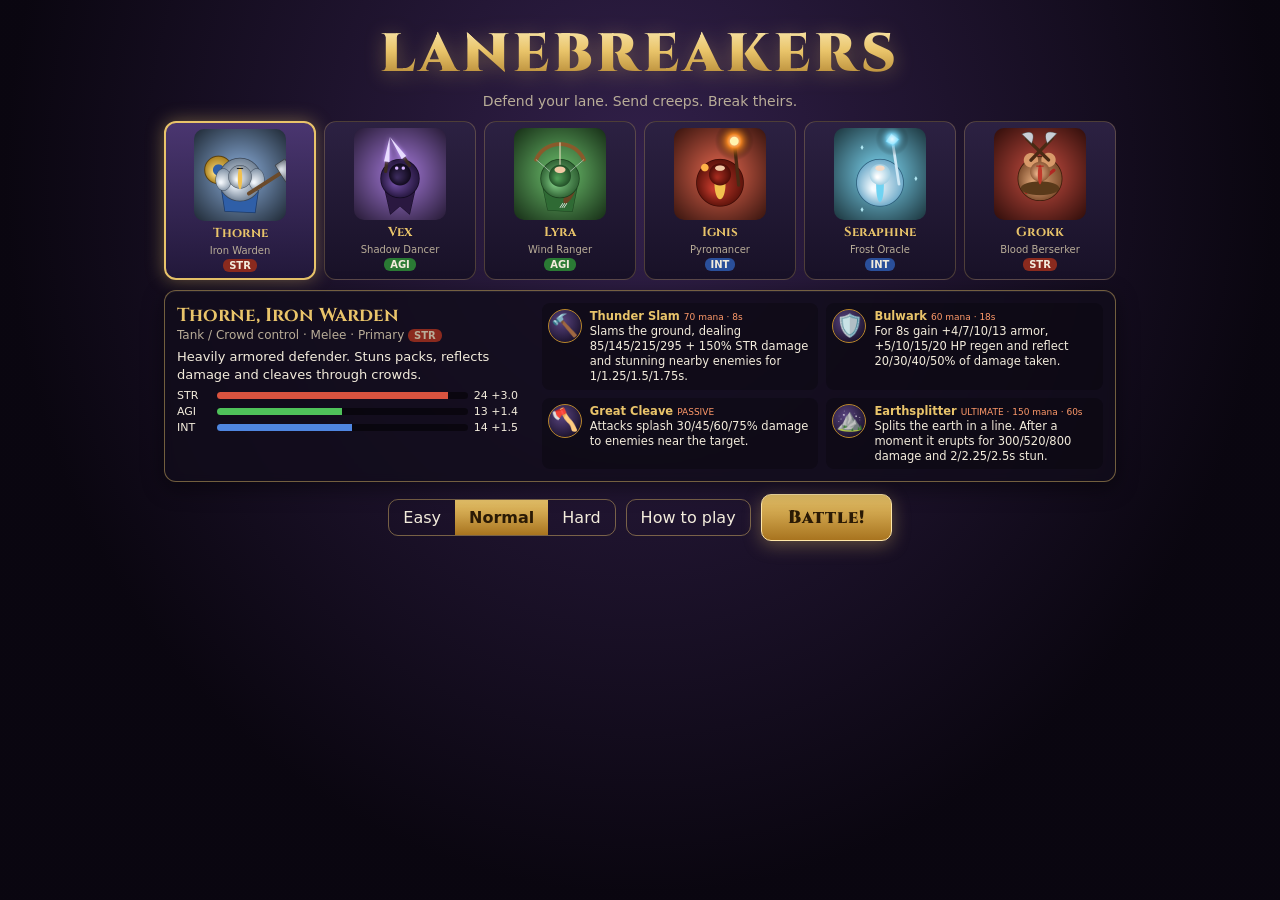
==== herolines/index.html @ 4ec6d057 "Add Lanebreakers: mobile hero line wars game HTML5 canvas game with 6 heroes (STR/AGI/INT), creep wa" ====
<!doctype html>
<html lang="en">
<head>
  <meta charset="utf-8">
  <meta name="viewport" content="width=device-width,initial-scale=1,maximum-scale=1,user-scalable=no,viewport-fit=cover">
  <meta name="apple-mobile-web-app-capable" content="yes">
  <meta name="mobile-web-app-capable" content="yes">
  <meta name="apple-mobile-web-app-status-bar-style" content="black-translucent">
  <meta name="theme-color" content="#120d1a">
  <title>Lanebreakers</title>
  <link rel="manifest" href="manifest.webmanifest">
  <link rel="icon" href="icons/icon-192.png">
  <link rel="apple-touch-icon" href="icons/icon-192.png">
  <link rel="preconnect" href="https://fonts.googleapis.com">
  <link rel="preconnect" href="https://fonts.gstatic.com" crossorigin>
  <link href="https://fonts.googleapis.com/css2?family=Cinzel:wght@700;900&display=swap" rel="stylesheet">
  <link rel="stylesheet" href="css/style.css">
</head>
<body>
  <canvas id="game"></canvas>

  <!-- ======================= HUD ======================= -->
  <div id="hud" class="hidden">
    <div id="heroPanel" class="panel">
      <div id="portraitWrap"><canvas id="portrait" width="112" height="112"></canvas><div id="lvl">1</div><div id="spBadge" class="hidden">+</div></div>
      <div id="heroBars">
        <div id="heroName">Hero</div>
        <div class="bar hp"><div id="hpFill"></div><span id="hpText"></span></div>
        <div class="bar mp"><div id="mpFill"></div><span id="mpText"></span></div>
        <div class="bar xp"><div id="xpFill"></div></div>
      </div>
      <div id="deadOverlay" class="hidden">Respawn <b id="respawnT">0</b></div>
    </div>

    <div id="topbar" class="panel">
      <div class="stat" id="goldStat"><span class="ico">🪙</span><b id="gold">0</b></div>
      <div class="stat" id="incomeStat"><svg viewBox="0 0 36 36" id="incRing"><circle cx="18" cy="18" r="15" class="bg"/><circle cx="18" cy="18" r="15" class="fg" id="incArc"/></svg><span>+<b id="income">0</b></span></div>
      <div class="stat" id="waveStat"><span id="waveLbl">Wave 0</span><small id="waveT"></small></div>
      <div class="stat lives"><span class="me">♥ <b id="livesMe">30</b></span><span class="vs">vs</span><span class="foe">♥ <b id="livesFoe">30</b></span></div>
    </div>

    <div id="rightTop">
      <canvas id="minimap" width="96" height="132"></canvas>
      <div class="iconRow">
        <button class="rbtn" id="btnView" title="View enemy lane (Tab)">👁</button>
        <button class="rbtn" id="btnPause" title="Pause (Esc)">⏸</button>
      </div>
    </div>

    <div id="viewBanner" class="hidden">Watching enemy lane — tap 👁 to return</div>

    <div id="leftBtns">
      <button class="sbtn" id="btnShop">🛒<span>Shop</span></button>
      <button class="sbtn" id="btnSendToggle">⚔️<span>Send</span></button>
    </div>

    <div id="sendTray"></div>

    <div id="abilityWrap">
      <div id="potions">
        <button class="pot" id="potHp">🧪<b id="potHpN">0</b></button>
        <button class="pot" id="potMp">💧<b id="potMpN">0</b></button>
      </div>
      <div id="abilities"></div>
    </div>

    <div id="joyBase" class="hidden"><div id="joyKnob"></div></div>
    <div id="cancelZone" class="hidden">✖ Cancel</div>
    <div id="toasts"></div>
    <div id="tooltip" class="hidden"></div>
  </div>

  <!-- ======================= MENU ======================= -->
  <div id="menu" class="screen">
    <div class="menuInner">
      <h1 class="title">LANEBREAKERS</h1>
      <p class="subtitle">Defend your lane. Send creeps. Break theirs.</p>
      <div id="heroGrid"></div>
      <div id="heroDetail" class="panel"></div>
      <div class="menuRow">
        <div class="seg" id="diffSeg">
          <button data-d="easy">Easy</button><button data-d="normal" class="on">Normal</button><button data-d="hard">Hard</button>
        </div>
        <button id="btnHow" class="ghost">How to play</button>
        <button id="btnStart" class="big">Battle!</button>
      </div>
    </div>
  </div>

  <div id="how" class="screen hidden">
    <div class="panel howPanel">
      <h2>How to play</h2>
      <ul>
        <li><b>Goal:</b> make your opponent run out of lives. Every creep that reaches their gate costs them a life (bosses cost more).</li>
        <li><b>Defend:</b> waves of creeps march down your lane every ~36s. Your hero attacks automatically. Kill creeps for <b>gold</b> and <b>experience</b>.</li>
        <li><b>Send:</b> spend gold on creeps from the <b>Send</b> bar to attack the enemy lane. Every send permanently raises your <b>income</b>, paid every 15s.</li>
        <li><b>Move:</b> drag on the left half of the screen (virtual joystick) or tap the ground. Tap a creep to focus it.</li>
        <li><b>Spells:</b> tap an ability for smart auto‑aim, or press‑and‑drag to aim manually. Drag to ✖ to cancel. Gold <b>+</b> badges mean you can learn/upgrade a skill. Ultimates unlock at level 6.</li>
        <li><b>Shop:</b> buy items (stronger tiers unlock at waves 5 and 10), potions and permanent tomes. The game pauses while the shop is open.</li>
        <li><b>Fountain:</b> standing near the fountain at your gate rapidly restores HP and mana.</li>
        <li><b>Balance:</b> greed wins games, but over‑sending leaves your hero weak. Leaks are deadly late!</li>
        <li><b>Keyboard:</b> WASD move · Q/W/E/R cast at cursor · 1/2 potions · B shop · Tab enemy view · Esc pause.</li>
      </ul>
      <button class="big" id="btnHowClose">Got it</button>
    </div>
  </div>

  <div id="modal" class="screen hidden">
    <div class="panel modalPanel">
      <div class="modalHead">
        <div class="tabs"><button data-tab="shop" class="on">Shop</button><button data-tab="hero">Hero</button></div>
        <div class="modalGold">🪙 <b id="mGold">0</b></div>
        <button class="close" id="modalClose">✕</button>
      </div>
      <div id="modalBody"></div>
    </div>
  </div>

  <div id="pause" class="screen hidden">
    <div class="panel smallPanel">
      <h2>Paused</h2>
      <button class="big" id="btnResume">Resume</button>
      <button id="btnSound">Sound: On</button>
      <button id="btnQuit" class="ghost">Quit to menu</button>
    </div>
  </div>

  <div id="over" class="screen hidden">
    <div class="panel smallPanel">
      <h1 id="overTitle">Victory</h1>
      <div id="overStats"></div>
      <button class="big" id="btnAgain">Play again</button>
      <button class="ghost" id="btnMenu">Change hero</button>
    </div>
  </div>

  <div id="rotate" class="screen hidden"><div>↻<br>Rotate your phone to landscape for the best experience<br><button id="btnRotateOk" class="ghost">Play anyway</button></div></div>

  <script src="js/data.js"></script>
  <script src="js/util.js"></script>
  <script src="js/game.js"></script>
  <script src="js/abilities.js"></script>
  <script src="js/ai.js"></script>
  <script src="js/art.js"></script>
  <script src="js/render.js"></script>
  <script src="js/audio.js"></script>
  <script src="js/ui.js"></script>
  <script src="js/main.js"></script>
</body>
</html>
---- herolines/css/style.css ----
:root {
  --gold: #e9c46a;
  --gold2: #b8862b;
  --panel: rgba(18, 13, 28, 0.82);
  --panel2: rgba(34, 25, 50, 0.92);
  --line: rgba(233, 196, 106, 0.45);
  --text: #f3ecdc;
  --muted: #b9ad98;
  --hp: #3fd45a;
  --mp: #3d93ff;
  --red: #ff5a4a;
  --sat: env(safe-area-inset-top, 0px);
  --sab: env(safe-area-inset-bottom, 0px);
  --sal: env(safe-area-inset-left, 0px);
  --sar: env(safe-area-inset-right, 0px);
}
* { box-sizing: border-box; -webkit-tap-highlight-color: transparent; }
html, body {
  margin: 0; height: 100%; overflow: hidden; background: #0d0a12; color: var(--text);
  font-family: system-ui, -apple-system, "Segoe UI", Roboto, sans-serif;
  user-select: none; -webkit-user-select: none; touch-action: none; overscroll-behavior: none;
}
canvas#game { position: fixed; inset: 0; width: 100vw; height: 100vh; height: 100dvh; display: block; }
.hidden { display: none !important; }
button {
  font: inherit; color: var(--text); background: linear-gradient(#3a2c52, #241a36);
  border: 1px solid var(--line); border-radius: 10px; padding: 8px 14px; cursor: pointer;
  touch-action: manipulation;
}
button:active { transform: scale(0.96); }
button.big {
  font-family: Cinzel, Georgia, serif; font-weight: 900; font-size: 18px; letter-spacing: 1px;
  background: linear-gradient(#e9c46a, #a8741f); color: #2a1a05; border-color: #ffe7a8;
  padding: 10px 26px; box-shadow: 0 4px 18px rgba(233, 196, 106, 0.35);
}
button.ghost { background: transparent; }
.panel {
  background: var(--panel); border: 1px solid var(--line); border-radius: 12px;
  box-shadow: 0 6px 22px rgba(0, 0, 0, 0.45), inset 0 1px 0 rgba(255, 255, 255, 0.06);
  backdrop-filter: blur(4px); -webkit-backdrop-filter: blur(4px);
}

/* ------------------------------------------------ HUD */
#hud { position: fixed; inset: 0; pointer-events: none; }
#hud button, #hud .panel, #sendTray, #minimap { pointer-events: auto; }

#heroPanel {
  position: absolute; left: calc(8px + var(--sal)); top: calc(8px + var(--sat));
  display: flex; gap: 8px; padding: 6px 10px 6px 6px; width: 230px; align-items: center;
}
#portraitWrap { position: relative; width: 52px; height: 52px; flex: none; cursor: pointer; }
#portrait { width: 52px; height: 52px; border-radius: 10px; border: 2px solid var(--gold); }
#lvl {
  position: absolute; right: -6px; bottom: -6px; background: #1a1226; border: 2px solid var(--gold);
  border-radius: 50%; width: 22px; height: 22px; font-size: 11px; font-weight: 800; display: grid; place-items: center; color: var(--gold);
}
#spBadge {
  position: absolute; left: -6px; top: -6px; background: var(--gold); color: #2a1a05; border-radius: 50%;
  width: 20px; height: 20px; font-weight: 900; display: grid; place-items: center; font-size: 14px;
  animation: pulse 1s infinite;
}
@keyframes pulse { 50% { transform: scale(1.2); box-shadow: 0 0 12px var(--gold); } }
#heroBars { flex: 1; min-width: 0; }
#heroName { font-family: Cinzel, Georgia, serif; font-weight: 700; font-size: 12px; color: var(--gold); white-space: nowrap; overflow: hidden; text-overflow: ellipsis; }
.bar { position: relative; height: 13px; background: rgba(0, 0, 0, 0.6); border-radius: 4px; margin-top: 3px; overflow: hidden; border: 1px solid rgba(255, 255, 255, 0.12); }
.bar div { height: 100%; width: 50%; transition: width 0.15s; }
.bar.hp div { background: linear-gradient(#5ff07a, #239b3a); }
.bar.mp div { background: linear-gradient(#69b0ff, #1e5fc2); }
.bar.xp { height: 5px; }
.bar.xp div { background: linear-gradient(#ffe38a, #c99a2e); }
.bar span { position: absolute; inset: 0; font-size: 9.5px; font-weight: 700; display: grid; place-items: center; text-shadow: 0 1px 2px #000; }
#deadOverlay {
  position: absolute; inset: 0; background: rgba(40, 0, 0, 0.72); border-radius: 12px; display: grid; place-items: center;
  font-weight: 700; color: #ffb3a8; font-size: 14px;
}

#topbar {
  position: absolute; left: 50%; transform: translateX(-50%); top: calc(6px + var(--sat));
  display: flex; gap: 14px; align-items: center; padding: 5px 14px; font-size: 14px; white-space: nowrap;
}
.stat { display: flex; align-items: center; gap: 5px; }
.stat .ico { font-size: 16px; }
#gold { color: var(--gold); font-size: 16px; min-width: 38px; }
#incRing { width: 20px; height: 20px; transform: rotate(-90deg); }
#incRing circle { fill: none; stroke-width: 5; }
#incRing .bg { stroke: rgba(255, 255, 255, 0.15); }
#incRing .fg { stroke: var(--gold); stroke-dasharray: 94.2; stroke-dashoffset: 0; }
#incomeStat b { color: #9cf07a; }
#waveStat { flex-direction: column; gap: 0; line-height: 1.05; font-weight: 700; }
#waveStat small { font-size: 10px; color: var(--muted); font-weight: 600; }
.lives .me b { color: var(--hp); } .lives .foe b { color: var(--red); }
.lives .me { color: var(--hp); } .lives .foe { color: var(--red); }
.lives .vs { font-size: 10px; color: var(--muted); margin: 0 2px; }

#rightTop { position: absolute; right: calc(8px + var(--sar)); top: calc(8px + var(--sat)); display: flex; flex-direction: column; align-items: flex-end; gap: 6px; }
#minimap { width: 72px; height: 99px; border: 1px solid var(--line); border-radius: 8px; background: #000; }
.iconRow { display: flex; gap: 6px; }
.rbtn { width: 34px; height: 34px; padding: 0; border-radius: 50%; font-size: 15px; display: grid; place-items: center; }
.rbtn.on { background: linear-gradient(#e9c46a, #a8741f); }

#viewBanner {
  position: absolute; top: calc(52px + var(--sat)); left: 50%; transform: translateX(-50%);
  background: rgba(150, 30, 30, 0.85); padding: 4px 12px; border-radius: 8px; font-size: 12px; font-weight: 700;
}

#leftBtns { position: absolute; left: calc(8px + var(--sal)); top: calc(80px + var(--sat)); display: flex; flex-direction: column; gap: 6px; }
.sbtn {
  width: 52px; height: 48px; padding: 2px; border-radius: 12px; font-size: 20px; display: flex; flex-direction: column;
  align-items: center; justify-content: center; line-height: 1;
}
.sbtn span { font-size: 9px; font-weight: 700; margin-top: 2px; color: var(--muted); }
.sbtn.on { background: linear-gradient(#5a3f80, #2e2045); border-color: var(--gold); }

#sendTray {
  position: absolute; bottom: calc(6px + var(--sab)); left: 50%; transform: translateX(-50%);
  width: min(46vw, 560px); display: flex; gap: 5px; overflow-x: auto; padding: 5px; scrollbar-width: none;
  background: var(--panel); border: 1px solid var(--line); border-radius: 12px; touch-action: pan-x;
}
#sendTray::-webkit-scrollbar { display: none; }
.send {
  flex: none; width: 54px; height: 66px; padding: 2px; position: relative; border-radius: 9px;
  display: flex; flex-direction: column; align-items: center; justify-content: flex-start;
  background: linear-gradient(#33264a, #1d1530); touch-action: pan-x;
}
.send canvas { width: 38px; height: 38px; }
.send .cost { font-size: 11px; font-weight: 800; color: var(--gold); line-height: 1; }
.send .inc { font-size: 9px; color: #9cf07a; font-weight: 700; line-height: 1.1; }
.send .stock { position: absolute; top: 2px; right: 3px; font-size: 9px; font-weight: 800; color: #fff; background: rgba(0, 0, 0, 0.6); border-radius: 6px; padding: 0 3px; }
.send .cnt { position: absolute; top: 2px; left: 3px; font-size: 9px; font-weight: 800; color: #ffd; }
.send.off { filter: grayscale(0.85) brightness(0.6); }
.send.locked { filter: grayscale(1) brightness(0.4); }
.send.locked::after { content: attr(data-lock); position: absolute; inset: 0; display: grid; place-items: center; font-size: 11px; font-weight: 800; color: #fff; }
.send .rst { position: absolute; left: 0; bottom: 0; height: 3px; background: var(--gold); border-radius: 2px; }

#abilityWrap { position: absolute; right: calc(10px + var(--sar)); bottom: calc(10px + var(--sab)); display: flex; align-items: flex-end; gap: 8px; }
#potions { display: flex; flex-direction: column; gap: 6px; margin-bottom: 2px; }
.pot { width: 40px; height: 40px; padding: 0; border-radius: 50%; font-size: 18px; position: relative; }
.pot b { position: absolute; right: -3px; bottom: -3px; font-size: 10px; background: #000; border-radius: 8px; padding: 0 4px; border: 1px solid var(--line); }
.pot.empty { opacity: 0.45; }
#abilities { display: grid; grid-template-columns: repeat(2, 64px); grid-template-rows: repeat(2, 64px); gap: 10px; }
.abil {
  width: 64px; height: 64px; border-radius: 50%; padding: 0; position: relative; font-size: 27px; overflow: visible;
  background: radial-gradient(circle at 40% 35%, #5a4580, #1d1430 75%); border: 2px solid var(--gold2);
  box-shadow: 0 3px 10px rgba(0, 0, 0, 0.5), inset 0 0 10px rgba(0, 0, 0, 0.6); touch-action: none;
}
.abil.ult { border-color: #ff7a3d; background: radial-gradient(circle at 40% 35%, #7a3a3a, #2a1018 75%); }
.abil.passive { border-style: dashed; }
.abil.ready { box-shadow: 0 0 14px rgba(233, 196, 106, 0.5), inset 0 0 10px rgba(0, 0, 0, 0.6); }
.abil .cd { position: absolute; inset: 0; border-radius: 50%; pointer-events: none; }
.abil .cdt { position: absolute; inset: 0; display: grid; place-items: center; font-size: 18px; font-weight: 900; text-shadow: 0 2px 4px #000; pointer-events: none; }
.abil .mana { position: absolute; bottom: -3px; left: 50%; transform: translateX(-50%); font-size: 9px; font-weight: 800; color: #9ccaff; background: rgba(0, 0, 0, 0.75); padding: 0 4px; border-radius: 6px; pointer-events: none; }
.abil .pips { position: absolute; top: -2px; left: 50%; transform: translateX(-50%); display: flex; gap: 2px; pointer-events: none; }
.abil .pips i { width: 6px; height: 6px; border-radius: 50%; background: rgba(0, 0, 0, 0.7); border: 1px solid var(--gold2); }
.abil .pips i.on { background: var(--gold); }
.abil.unlearned { filter: grayscale(1) brightness(0.55); }
.abil.nomana .mana { color: #ff7070; }
.abil.nomana { filter: saturate(0.4) brightness(0.8); }
.learn {
  position: absolute; top: -12px; right: -10px; width: 28px; height: 28px; border-radius: 50%; padding: 0;
  background: linear-gradient(#ffe38a, #c99a2e); color: #2a1a05; font-weight: 900; font-size: 18px; border: 2px solid #fff3c4;
  animation: pulse 1s infinite; z-index: 2;
}
.abil .key { position: absolute; left: 4px; top: 2px; font-size: 9px; color: var(--muted); font-weight: 700; pointer-events: none; }

#joyBase {
  position: absolute; width: 120px; height: 120px; margin: -60px 0 0 -60px; border-radius: 50%;
  background: radial-gradient(rgba(255, 255, 255, 0.08), rgba(255, 255, 255, 0.02)); border: 2px solid rgba(255, 255, 255, 0.25);
}
#joyKnob {
  position: absolute; left: 50%; top: 50%; width: 52px; height: 52px; margin: -26px 0 0 -26px; border-radius: 50%;
  background: radial-gradient(circle at 40% 35%, rgba(255, 255, 255, 0.6), rgba(200, 180, 140, 0.25));
  border: 2px solid rgba(255, 255, 255, 0.5);
}
#cancelZone {
  position: absolute; right: calc(110px + var(--sar)); top: calc(56px + var(--sat)); padding: 14px 18px; border-radius: 14px;
  background: rgba(120, 20, 20, 0.6); border: 2px solid rgba(255, 120, 120, 0.7); font-weight: 800;
}
#cancelZone.hot { background: rgba(200, 30, 30, 0.9); transform: scale(1.1); }

#toasts { position: absolute; top: calc(52px + var(--sat)); left: 50%; transform: translateX(-50%); display: flex; flex-direction: column; align-items: center; gap: 4px; pointer-events: none; }
.toast {
  background: rgba(15, 10, 25, 0.85); border: 1px solid var(--line); border-radius: 8px; padding: 4px 12px; font-size: 12.5px; font-weight: 700;
  animation: toastIn 0.25s ease-out, toastOut 0.4s ease-in forwards; animation-delay: 0s, 2.6s; white-space: nowrap;
}
.toast.big { font-family: Cinzel, Georgia, serif; font-size: 17px; color: var(--gold); padding: 6px 18px; }
.toast.bad { border-color: rgba(255, 90, 74, 0.7); color: #ffb0a6; }
.toast.good { border-color: rgba(120, 240, 120, 0.6); color: #c6ffbf; }
@keyframes toastIn { from { opacity: 0; transform: translateY(-8px); } }
@keyframes toastOut { to { opacity: 0; transform: translateY(-6px); } }

#tooltip {
  position: absolute; max-width: 260px; background: rgba(12, 8, 20, 0.95); border: 1px solid var(--gold); border-radius: 10px;
  padding: 8px 10px; font-size: 12px; line-height: 1.35; pointer-events: none; z-index: 50;
}
#tooltip h4 { margin: 0 0 4px; color: var(--gold); font-size: 13px; }
#tooltip .tt-sub { color: var(--muted); font-size: 11px; }

/* ------------------------------------------------ screens */
.screen { position: fixed; inset: 0; display: flex; align-items: center; justify-content: center; z-index: 20; }
#menu {
  background: radial-gradient(ellipse at 50% 20%, rgba(80, 50, 120, 0.55), rgba(10, 6, 16, 0.96) 70%), #0d0a12;
  overflow-y: auto; align-items: flex-start; touch-action: pan-y;
}
.menuInner { width: min(980px, 100%); padding: calc(14px + var(--sat)) calc(14px + var(--sar)) calc(20px + var(--sab)) calc(14px + var(--sal)); }
.title {
  font-family: Cinzel, Georgia, serif; font-weight: 900; text-align: center; margin: 4px 0 0; font-size: clamp(30px, 6vw, 54px);
  letter-spacing: 4px; background: linear-gradient(#fff3c4, #e9c46a 45%, #9a6a1a); -webkit-background-clip: text; background-clip: text; color: transparent;
  filter: drop-shadow(0 3px 10px rgba(233, 196, 106, 0.35));
}
.subtitle { text-align: center; color: var(--muted); margin: 2px 0 12px; font-size: 14px; }
#heroGrid { display: grid; grid-template-columns: repeat(6, 1fr); gap: 8px; }
.hcard {
  padding: 6px; border-radius: 12px; display: flex; flex-direction: column; align-items: center; gap: 3px;
  background: linear-gradient(#2c2142, #181127); border: 1px solid rgba(233, 196, 106, 0.25);
}
.hcard canvas { width: 100%; max-width: 92px; aspect-ratio: 1; border-radius: 10px; }
.hcard .hn { font-family: Cinzel, Georgia, serif; font-weight: 700; font-size: 13px; color: var(--gold); }
.hcard .ht { font-size: 10px; color: var(--muted); }
.hcard.on { border: 2px solid var(--gold); box-shadow: 0 0 18px rgba(233, 196, 106, 0.4); background: linear-gradient(#4a3670, #22183a); }
.attr { font-size: 10px; font-weight: 800; padding: 1px 6px; border-radius: 6px; }
.attr.str { background: #8a2a1e; } .attr.agi { background: #2a7a34; } .attr.int { background: #2a4f9a; }
#heroDetail { margin-top: 10px; padding: 12px; display: grid; grid-template-columns: 1fr 1.6fr; gap: 14px; }
#heroDetail h3 { margin: 0; font-family: Cinzel, Georgia, serif; color: var(--gold); }
#heroDetail .role { color: var(--muted); font-size: 12px; margin-bottom: 6px; }
#heroDetail p { font-size: 13px; margin: 6px 0; line-height: 1.35; }
.statRow { display: grid; grid-template-columns: 34px 1fr 54px; align-items: center; gap: 6px; font-size: 11px; margin: 3px 0; }
.statBar { height: 7px; background: rgba(0, 0, 0, 0.5); border-radius: 4px; overflow: hidden; }
.statBar div { height: 100%; }
.abList { display: grid; grid-template-columns: 1fr 1fr; gap: 8px; }
.abItem { display: flex; gap: 8px; font-size: 11.5px; line-height: 1.3; background: rgba(0, 0, 0, 0.25); padding: 6px; border-radius: 8px; }
.abItem .ai { font-size: 22px; width: 34px; height: 34px; flex: none; border-radius: 50%; display: grid; place-items: center; background: radial-gradient(circle at 40% 35%, #5a4580, #1d1430 75%); border: 1px solid var(--gold2); }
.abItem b { color: var(--gold); }
.abItem .tag { font-size: 9px; color: #ff9a6a; margin-left: 4px; }
.menuRow { display: flex; gap: 10px; align-items: center; justify-content: center; margin-top: 12px; flex-wrap: wrap; }
.seg { display: flex; border: 1px solid var(--line); border-radius: 10px; overflow: hidden; }
.seg button { border: none; border-radius: 0; background: transparent; }
.seg button.on { background: linear-gradient(#e9c46a, #a8741f); color: #2a1a05; font-weight: 800; }

.howPanel { width: min(640px, 94vw); max-height: 92vh; overflow: auto; padding: 16px 20px; touch-action: pan-y; }
.howPanel h2, .smallPanel h2, .smallPanel h1 { font-family: Cinzel, Georgia, serif; color: var(--gold); margin: 0 0 10px; }
.howPanel li { margin: 6px 0; font-size: 13.5px; line-height: 1.4; }
#how, #pause, #over, #modal { background: rgba(5, 3, 10, 0.6); }
.smallPanel { padding: 18px 26px; display: flex; flex-direction: column; gap: 10px; align-items: stretch; min-width: 260px; text-align: center; }
#overTitle { font-size: 40px; }
#overTitle.win { color: var(--gold); } #overTitle.lose { color: var(--red); }
#overStats table { border-collapse: collapse; width: 100%; font-size: 13px; }
#overStats td, #overStats th { padding: 3px 8px; border-bottom: 1px solid rgba(255, 255, 255, 0.08); }
#overStats th { color: var(--gold); }

.modalPanel { width: min(900px, 96vw); height: min(560px, 94vh); display: flex; flex-direction: column; overflow: hidden; }
.modalHead { display: flex; align-items: center; gap: 10px; padding: 8px 10px; border-bottom: 1px solid var(--line); }
.tabs { display: flex; gap: 4px; }
.tabs button.on { background: linear-gradient(#e9c46a, #a8741f); color: #2a1a05; font-weight: 800; }
.modalGold { margin-left: auto; color: var(--gold); font-weight: 800; font-size: 16px; }
.close { width: 36px; height: 36px; padding: 0; border-radius: 50%; }
#modalBody { flex: 1; overflow: hidden; display: flex; gap: 10px; padding: 10px; }
.shopList { flex: 1; overflow-y: auto; touch-action: pan-y; padding-right: 4px; }
.shopList h4 { margin: 8px 0 6px; color: var(--gold); font-family: Cinzel, Georgia, serif; font-size: 13px; }
.shopList h4 small { color: var(--muted); font-family: system-ui; font-weight: 600; margin-left: 6px; }
.itemGrid { display: grid; grid-template-columns: repeat(auto-fill, minmax(150px, 1fr)); gap: 6px; }
.item {
  display: flex; gap: 8px; align-items: center; text-align: left; padding: 6px; border-radius: 10px;
  background: linear-gradient(#2c2142, #1b1429); touch-action: pan-y;
}
.item .ii { font-size: 24px; width: 36px; height: 36px; flex: none; display: grid; place-items: center; border-radius: 8px; background: rgba(0, 0, 0, 0.35); border: 1px solid var(--gold2); }
.item .in { font-size: 12px; font-weight: 700; }
.item .id { font-size: 10.5px; color: var(--muted); line-height: 1.2; }
.item .ic { font-size: 12px; font-weight: 800; color: var(--gold); }
.item.cant { opacity: 0.5; }
.item.cant .ic { color: #ff8a7a; }
.item.locked { opacity: 0.3; }
.invPanel { width: 230px; flex: none; display: flex; flex-direction: column; gap: 8px; overflow-y: auto; touch-action: pan-y; }
.inv { display: grid; grid-template-columns: repeat(3, 1fr); gap: 6px; }
.slot { aspect-ratio: 1; border-radius: 10px; background: rgba(0, 0, 0, 0.4); border: 1px dashed rgba(233, 196, 106, 0.35); display: grid; place-items: center; font-size: 26px; padding: 0; position: relative; }
.slot.filled { border-style: solid; background: linear-gradient(#3a2c52, #1d1530); }
.slot small { position: absolute; bottom: 1px; font-size: 8px; color: var(--muted); }
.statsBox { font-size: 12px; background: rgba(0, 0, 0, 0.25); border-radius: 10px; padding: 8px; line-height: 1.55; }
.statsBox b { color: var(--gold); }
.heroTab { flex: 1; overflow-y: auto; display: grid; grid-template-columns: 1fr 1.4fr; gap: 12px; touch-action: pan-y; }
.heroTab .abItem { font-size: 12px; align-items: flex-start; }
.heroTab .abItem button { margin-left: auto; padding: 4px 10px; font-size: 12px; }
.lvTag { color: var(--gold); font-weight: 800; }

#rotate { background: #0d0a12; text-align: center; font-size: 18px; line-height: 1.6; z-index: 100; }
#rotate div { font-size: 16px; }

/* ------------------------------------------------ responsive */
@media (max-height: 430px) {
  #abilities { grid-template-columns: repeat(2, 56px); grid-template-rows: repeat(2, 56px); gap: 8px; }
  .abil { width: 56px; height: 56px; font-size: 23px; }
  #heroPanel { width: 205px; padding: 4px 8px 4px 4px; }
  #portraitWrap, #portrait { width: 44px; height: 44px; }
  #topbar { gap: 10px; font-size: 12.5px; padding: 4px 10px; }
  .send { width: 48px; height: 60px; } .send canvas { width: 34px; height: 34px; }
  #leftBtns { top: calc(78px + var(--sat)); }
  .sbtn { width: 46px; height: 42px; font-size: 17px; }
  #heroDetail { grid-template-columns: 1fr; }
}
@media (max-width: 760px) {
  #heroGrid { grid-template-columns: repeat(3, 1fr); }
  #heroDetail { grid-template-columns: 1fr; }
  .abList { grid-template-columns: 1fr; }
  .heroTab { grid-template-columns: 1fr; }
  .invPanel { width: 180px; }
}
@media (orientation: portrait) {
  #topbar { top: calc(70px + var(--sat)); }
  #sendTray { width: calc(100vw - 16px); bottom: calc(160px + var(--sab)); }
  #leftBtns { top: calc(120px + var(--sat)); }
  #modalBody { flex-direction: column; }
  .invPanel { width: 100%; flex-direction: row; flex-wrap: wrap; }
}
@media (max-height: 430px) and (orientation: landscape) {
  #heroGrid { grid-template-columns: repeat(6, 1fr); }
  .hcard canvas { max-width: 64px; }
  .subtitle { margin-bottom: 6px; }
}
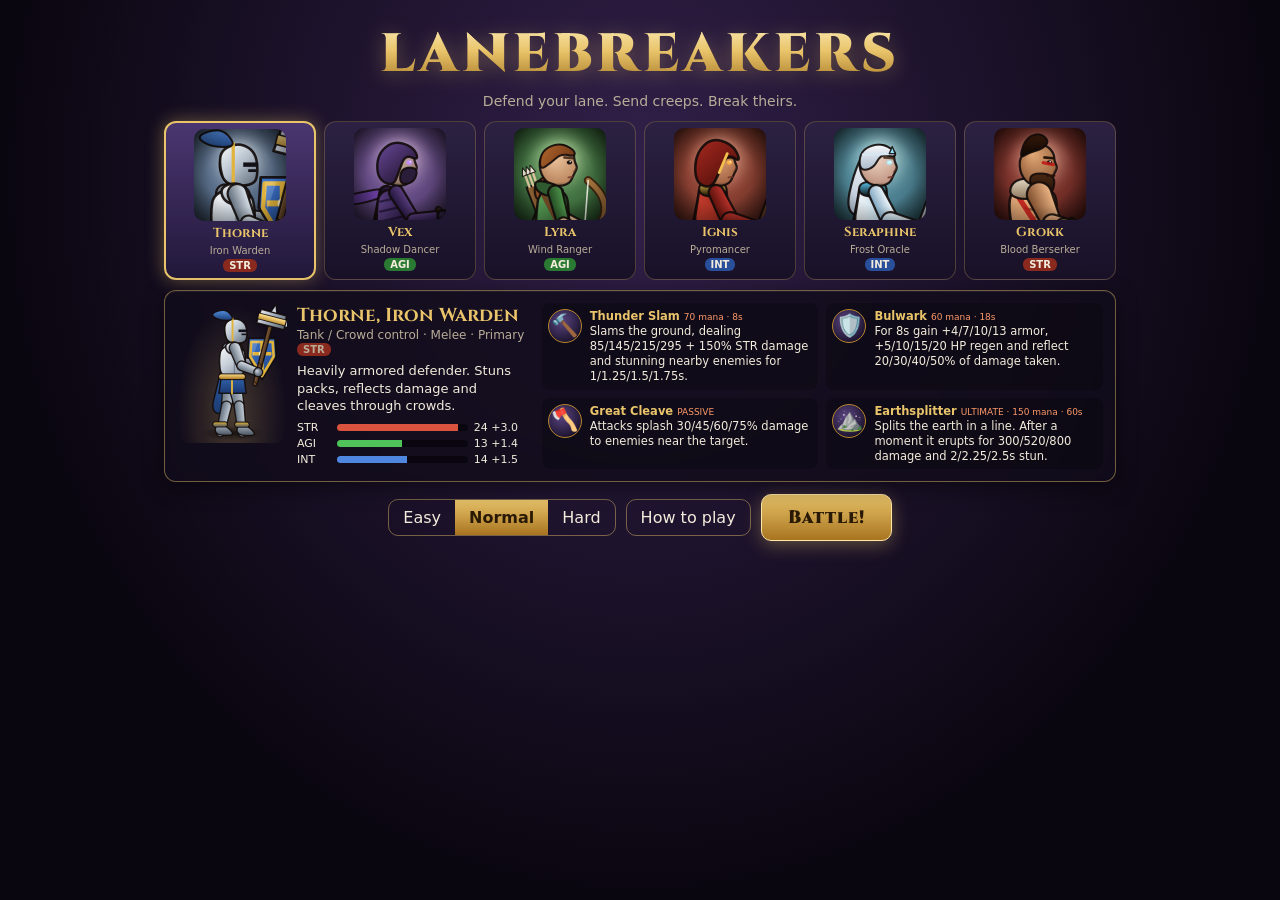
==== commit 20405f90: "Replace circle heroes with rigged upright character art - New js/heroart.js: skeleton-posed 3/4-view" ====
--- a/herolines/index.html
+++ b/herolines/index.html
@@ -13,11 +13,31 @@
   <link rel="apple-touch-icon" href="icons/icon-192.png">
   <link rel="preconnect" href="https://fonts.googleapis.com">
   <link rel="preconnect" href="https://fonts.gstatic.com" crossorigin>
-  <link href="https://fonts.googleapis.com/css2?family=Cinzel:wght@700;900&display=swap" rel="stylesheet">
+  <link href="https://fonts.googleapis.com/css2?family=Cinzel:wght@700;900&display=swap" rel="stylesheet" media="print" onload="this.media='all'">
   <link rel="stylesheet" href="css/style.css">
 </head>
 <body>
   <canvas id="game"></canvas>
+
+  <div id="loading">
+    <div class="loadTitle">LANEBREAKERS</div>
+    <div class="spinner"></div>
+    <div id="loadMsg">Forging the battlefield…</div>
+  </div>
+  <script>
+    // Show startup problems on screen instead of a silent black page.
+    window.__showBootError = function (e) {
+      var m = document.getElementById('loadMsg');
+      var l = document.getElementById('loading');
+      if (!m || !l) return;
+      l.classList.remove('hidden'); l.classList.add('error');
+      m.textContent = 'Something went wrong while starting: ' + (e && (e.message || e)) + ' — please send this message to the developer.';
+    };
+    window.addEventListener('error', function (ev) {
+      var l = document.getElementById('loading');
+      if (l && !l.classList.contains('hidden')) window.__showBootError(ev.error || ev.message);
+    });
+  </script>
 
   <!-- ======================= HUD ======================= -->
   <div id="hud" class="hidden">
@@ -40,14 +60,14 @@
     </div>
 
     <div id="rightTop">
-      <canvas id="minimap" width="96" height="132"></canvas>
+      <canvas id="minimap" width="264" height="160"></canvas>
       <div class="iconRow">
-        <button class="rbtn" id="btnView" title="View enemy lane (Tab)">👁</button>
+        <button class="rbtn wide" id="btnView" title="View enemy side (Tab)">⇄ <span id="btnViewLbl">Enemy</span></button>
         <button class="rbtn" id="btnPause" title="Pause (Esc)">⏸</button>
       </div>
     </div>
 
-    <div id="viewBanner" class="hidden">Watching enemy lane — tap 👁 to return</div>
+    <button id="viewBanner" class="hidden">👁 Watching <b id="viewName">enemy</b>'s lane · drag to look around · <u>tap here to return</u></button>
 
     <div id="leftBtns">
       <button class="sbtn" id="btnShop">🛒<span>Shop</span></button>
@@ -142,6 +162,7 @@
   <script src="js/abilities.js"></script>
   <script src="js/ai.js"></script>
   <script src="js/art.js"></script>
+  <script src="js/heroart.js"></script>
   <script src="js/render.js"></script>
   <script src="js/audio.js"></script>
   <script src="js/ui.js"></script>
--- a/herolines/css/style.css
+++ b/herolines/css/style.css
@@ -93,14 +93,15 @@
 .lives .vs { font-size: 10px; color: var(--muted); margin: 0 2px; }
 
 #rightTop { position: absolute; right: calc(8px + var(--sar)); top: calc(8px + var(--sat)); display: flex; flex-direction: column; align-items: flex-end; gap: 6px; }
-#minimap { width: 72px; height: 99px; border: 1px solid var(--line); border-radius: 8px; background: #000; }
+#minimap { width: 132px; height: 80px; cursor: pointer; border: 1px solid var(--line); border-radius: 8px; background: #000; }
 .iconRow { display: flex; gap: 6px; }
 .rbtn { width: 34px; height: 34px; padding: 0; border-radius: 50%; font-size: 15px; display: grid; place-items: center; }
-.rbtn.on { background: linear-gradient(#e9c46a, #a8741f); }
+.rbtn.on { background: linear-gradient(#e9c46a, #a8741f); color: #2a1a05; }
+.rbtn.wide { width: auto; padding: 0 12px; border-radius: 17px; font-size: 13px; font-weight: 800; gap: 4px; display: flex; }
 
 #viewBanner {
-  position: absolute; top: calc(52px + var(--sat)); left: 50%; transform: translateX(-50%);
-  background: rgba(150, 30, 30, 0.85); padding: 4px 12px; border-radius: 8px; font-size: 12px; font-weight: 700;
+  position: absolute; top: calc(52px + var(--sat)); left: 50%; transform: translateX(-50%); white-space: nowrap;
+  background: rgba(150, 30, 30, 0.88); border-color: rgba(255, 150, 140, 0.7); padding: 6px 14px; border-radius: 10px; font-size: 12px; font-weight: 700;
 }
 
 #leftBtns { position: absolute; left: calc(8px + var(--sal)); top: calc(80px + var(--sat)); display: flex; flex-direction: column; gap: 6px; }
@@ -315,3 +316,25 @@
   .hcard canvas { max-width: 64px; }
   .subtitle { margin-bottom: 6px; }
 }
+
+/* ------------------------------------------------ loading */
+#loading {
+  position: fixed; inset: 0; z-index: 200; display: flex; flex-direction: column; align-items: center; justify-content: center; gap: 18px;
+  background: radial-gradient(ellipse at 50% 30%, rgba(80, 50, 120, 0.55), #0d0a12 70%); text-align: center; padding: 20px;
+}
+.loadTitle {
+  font-family: Cinzel, Georgia, serif; font-weight: 900; font-size: clamp(28px, 6vw, 48px); letter-spacing: 4px; color: var(--gold);
+}
+.spinner { width: 44px; height: 44px; border-radius: 50%; border: 4px solid rgba(233, 196, 106, 0.2); border-top-color: var(--gold); animation: spin 0.9s linear infinite; }
+@keyframes spin { to { transform: rotate(360deg); } }
+#loadMsg { color: var(--muted); font-size: 14px; max-width: 520px; }
+#loading.error .spinner { display: none; }
+#loading.error #loadMsg { color: #ffb0a6; font-size: 15px; }
+#heroPanel.enemy { border-color: rgba(255, 110, 100, 0.75); }
+#heroPanel.enemy #heroName { color: #ff9a8a; }
+#heroPanel.enemy #portrait { border-color: #ff6a5a; }
+#viewBanner:not(.hidden) ~ #toasts { top: calc(96px + var(--sat)); }
+
+.hdLeft { display: flex; gap: 10px; align-items: flex-start; }
+#hdFig { flex: none; width: 110px; height: 140px; border-radius: 12px; background: radial-gradient(ellipse at 50% 80%, rgba(233,196,106,0.25), rgba(0,0,0,0) 70%); }
+@media (max-height: 430px) { #hdFig, #hdFig canvas { width: 84px !important; height: 107px !important; } }
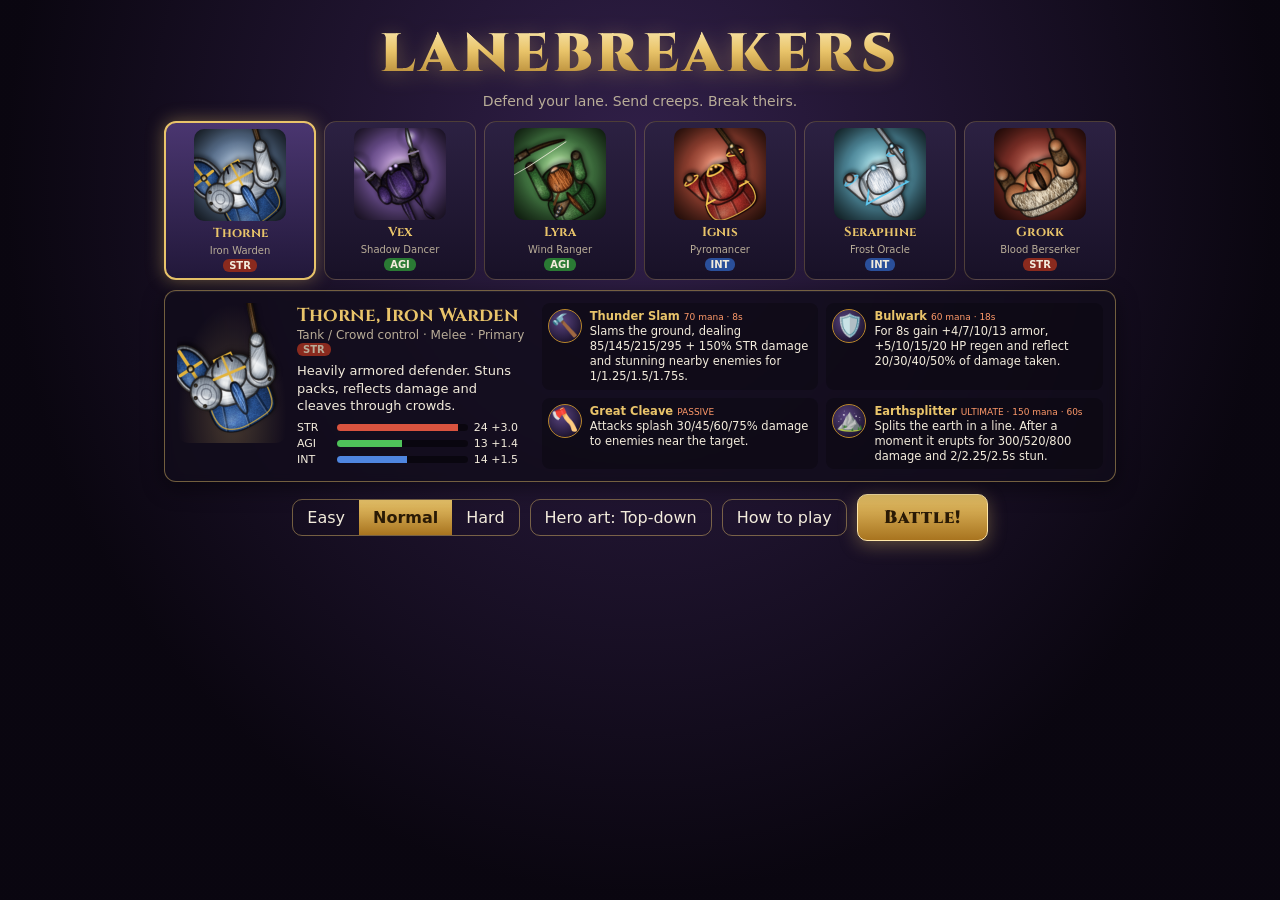
==== commit 7f6aba36: "Add optional angled (3/4 view) hero art, switchable in settings - js/heroangled.js: painted 3/4-view" ====
--- a/herolines/index.html
+++ b/herolines/index.html
@@ -101,6 +101,7 @@
         <div class="seg" id="diffSeg">
           <button data-d="easy">Easy</button><button data-d="normal" class="on">Normal</button><button data-d="hard">Hard</button>
         </div>
+        <button id="btnStyle" class="ghost">Hero art: Top-down</button>
         <button id="btnHow" class="ghost">How to play</button>
         <button id="btnStart" class="big">Battle!</button>
       </div>
@@ -141,6 +142,7 @@
       <h2>Paused</h2>
       <button class="big" id="btnResume">Resume</button>
       <button id="btnSound">Sound: On</button>
+      <button id="btnStyle2">Hero art: Top-down</button>
       <button id="btnQuit" class="ghost">Quit to menu</button>
     </div>
   </div>
@@ -163,6 +165,7 @@
   <script src="js/ai.js"></script>
   <script src="js/art.js"></script>
   <script src="js/heroart.js"></script>
+  <script src="js/heroangled.js"></script>
   <script src="js/render.js"></script>
   <script src="js/audio.js"></script>
   <script src="js/ui.js"></script>
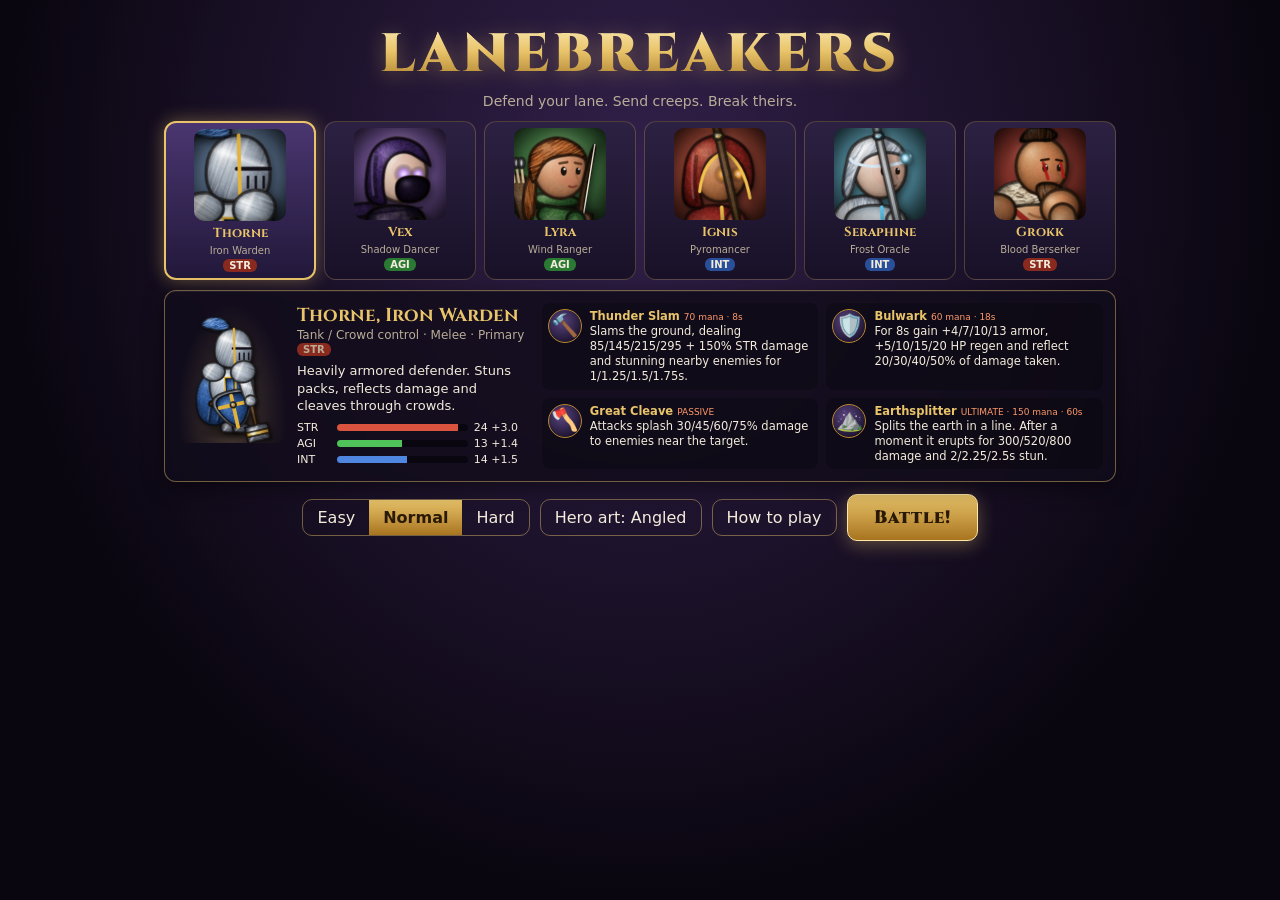
==== commit b7739c43: "Make angled hero art the default style Co-Authored-By: Claude Opus 5.5 <noreply@anthropic.com> Claud" ====
--- a/herolines/index.html
+++ b/herolines/index.html
@@ -101,7 +101,7 @@
         <div class="seg" id="diffSeg">
           <button data-d="easy">Easy</button><button data-d="normal" class="on">Normal</button><button data-d="hard">Hard</button>
         </div>
-        <button id="btnStyle" class="ghost">Hero art: Top-down</button>
+        <button id="btnStyle" class="ghost">Hero art: Angled</button>
         <button id="btnHow" class="ghost">How to play</button>
         <button id="btnStart" class="big">Battle!</button>
       </div>
@@ -142,7 +142,7 @@
       <h2>Paused</h2>
       <button class="big" id="btnResume">Resume</button>
       <button id="btnSound">Sound: On</button>
-      <button id="btnStyle2">Hero art: Top-down</button>
+      <button id="btnStyle2">Hero art: Angled</button>
       <button id="btnQuit" class="ghost">Quit to menu</button>
     </div>
   </div>
